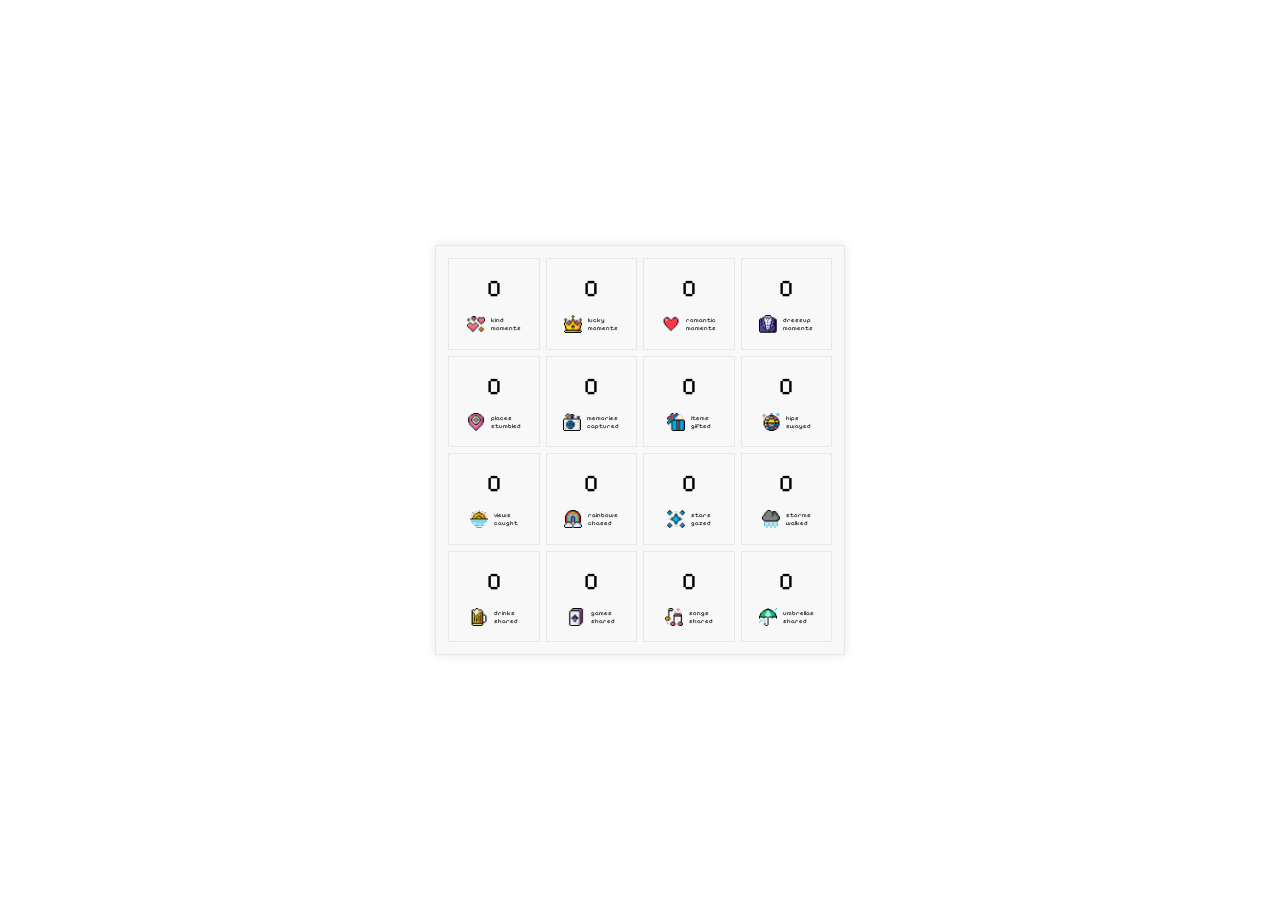
==== app/index.html @ 1c5bf0e5 "app: Add stats page" ====
<!DOCTYPE html>
<html lang="en">
  <head>
    <meta charset="UTF-8">
    <meta name="viewport" content="width=device-width, initial-scale=1.0">

    <title>mm</title>

    <link rel="stylesheet" href="css/main.css">

    <script src="js/main.js"></script>
  </head>
  <body>
    <div class="container">
      <div id="screen" class="screen no-copy"></div>
    </div>
  </body>
</html>
---- app/css/main.css ----
@import url('https://fonts.googleapis.com/css2?family=Pixelify+Sans&display=swap');

html, body {
  margin: 0;
  padding: 0;

  font-size: 12px;
  font-family: "Pixelify Sans", sans-serif;
  font-optical-sizing: auto;
  font-weight: 400;
  font-style: normal;
}

.no-copy {
  -webkit-touch-callout: none;
  -webkit-user-select: none;
  -khtml-user-select: none;
  -moz-user-select: none;
  -ms-user-select: none;
  user-select: none;
}

.container {
  display: flex;
  justify-content: center;
  align-items: center;
  width: 100vw;
  height: 100vh;
}

.screen {
  width: 384px;
  height: 384px;
  overflow: hidden;
  background-color: #F8F8F8;
  border: 1px solid #E8E8E8;
  box-shadow: 0 0 10px 0 rgba(0, 0, 0, 0.1);
  display: grid;
  grid-template-columns: repeat(4, 1fr);
  grid-template-rows: repeat(4, 1fr);
  grid-gap: 6px;
  padding: 12px;
}

.stat {
  display: flex;
  flex-direction: column;
  align-items: center;
  justify-content: center;
  gap: 12px;
  border: 1px solid #E8E8E8;
}

.stat-count {
  font-size: 2em;
}

.stat-info {
  display: flex;
  flex-direction: row;
  align-items: center;
  justify-content: center;
  gap: 6px;
  margin: 0 12px;
}

.stat-icon {
  width: 1.5em;
  height: 1.5em;
}

.stat-title {
  display: flex;
  flex-direction: column;
  justify-content: center;
  align-items: left;
  font-size: 0.5em;
}
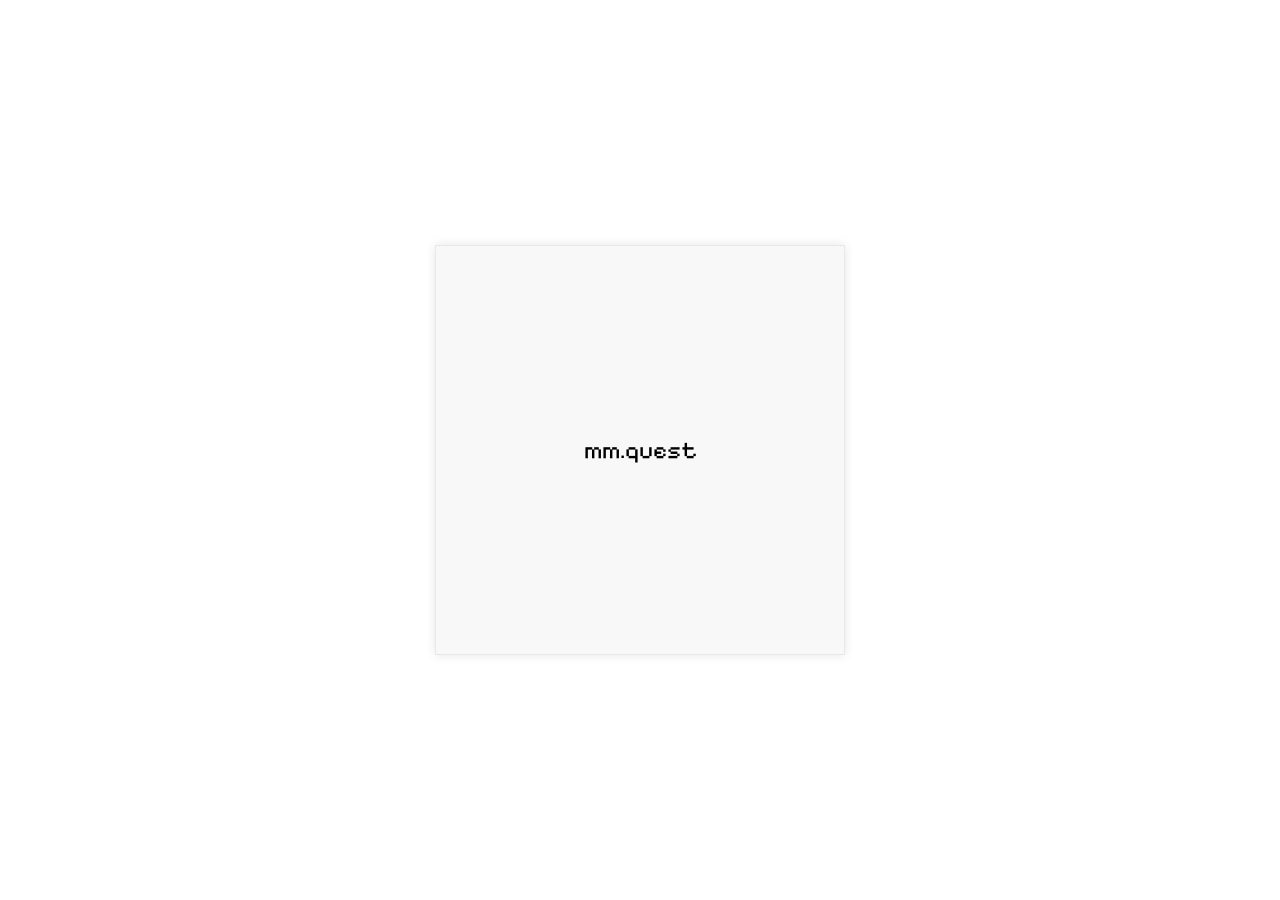
==== commit 0ec923bf: "app: Prevent zoom on mobile" ====
--- a/app/index.html
+++ b/app/index.html
@@ -2,7 +2,7 @@
 <html lang="en">
   <head>
     <meta charset="UTF-8">
-    <meta name="viewport" content="width=device-width, initial-scale=1.0">
+    <meta name="viewport" content="width=device-width, initial-scale=1.0, maximum-scale=1.0, user-scalable=0">
 
     <title>mm</title>
 
--- a/app/css/main.css
+++ b/app/css/main.css
@@ -35,11 +35,45 @@
   background-color: #F8F8F8;
   border: 1px solid #E8E8E8;
   box-shadow: 0 0 10px 0 rgba(0, 0, 0, 0.1);
+  padding: 12px;
+  display: grid;
+  grid-template-columns: 1fr;
+  grid-template-rows: 1fr;
+}
+
+.splash {
+  display: flex;
+  flex-direction: column;
+  align-items: center;
+  justify-content: center;
+  font-size: 2em;
+}
+
+.loader {
+  display: flex;
+  flex-direction: column;
+  align-items: center;
+  justify-content: space-between;
+}
+
+.loader .quote {
+  display: flex;
+  flex-direction: column;
+  align-items: center;
+  justify-content: center;
+  font-size: 2em;
+  flex-grow: 1;
+}
+
+.loader .loading {
+  font-size: 0.5em;
+}
+
+.stats {
   display: grid;
   grid-template-columns: repeat(4, 1fr);
   grid-template-rows: repeat(4, 1fr);
   grid-gap: 6px;
-  padding: 12px;
 }
 
 .stat {
